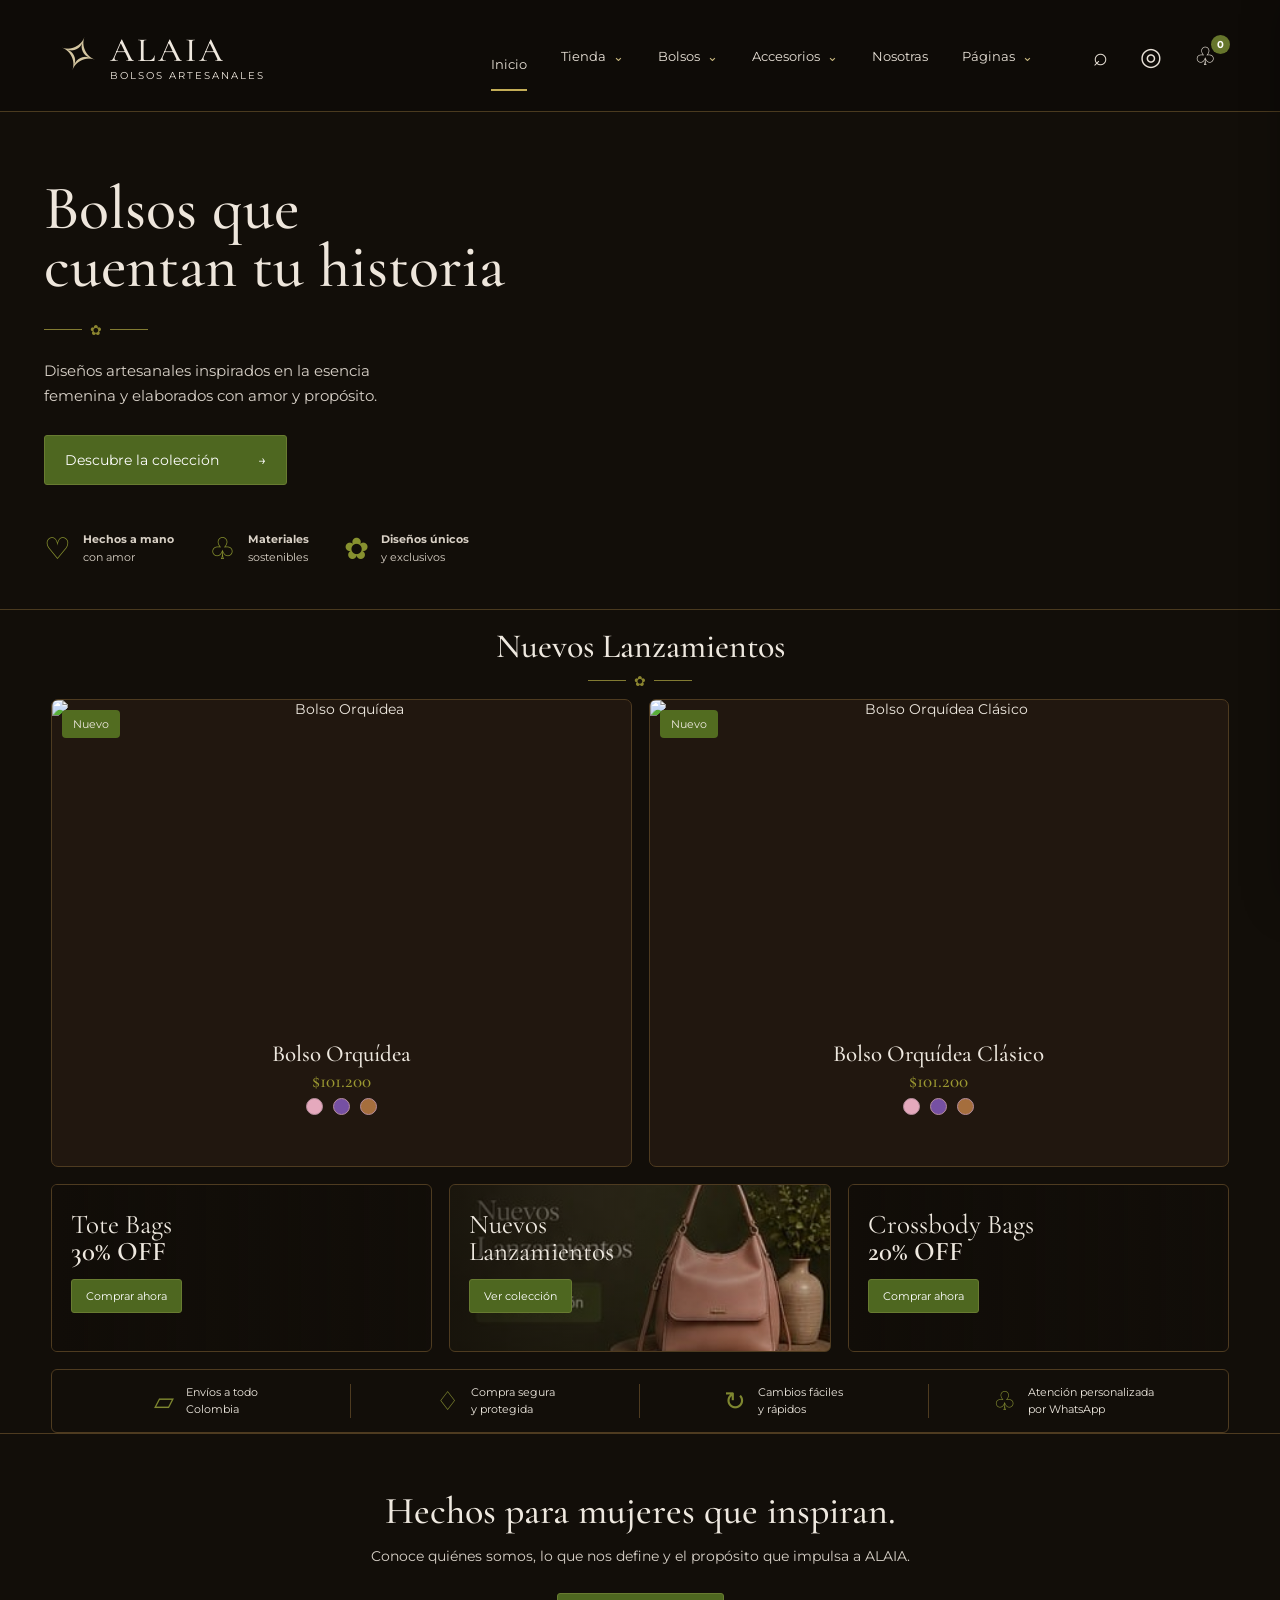
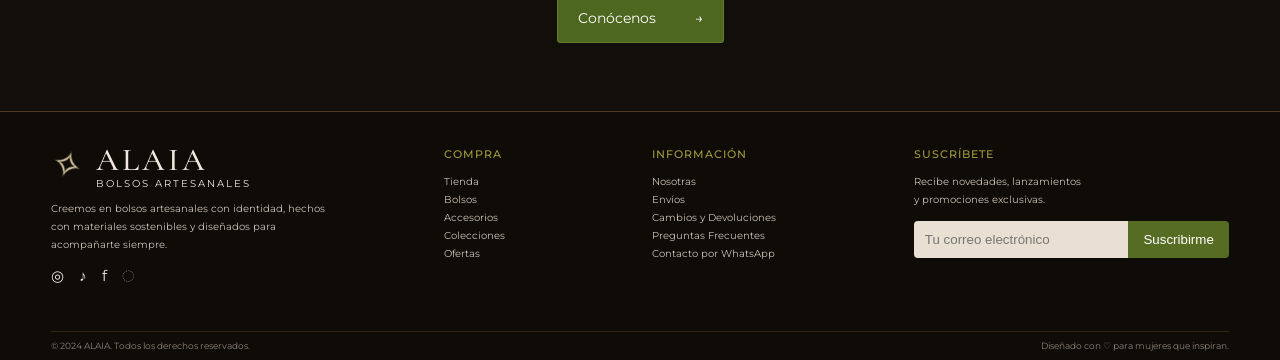
==== index.html @ a7533278 "first commit" ====
<!DOCTYPE html>
<html lang="es">
<head>
  <meta charset="UTF-8">
  <meta name="viewport" content="width=device-width, initial-scale=1.0">
  <meta name="description" content="ALAIA — Bolsos artesanales">
  <title>ALAIA | Bolsos artesanales</title>
  <link rel="preconnect" href="https://fonts.googleapis.com">
  <link rel="preconnect" href="https://fonts.gstatic.com" crossorigin>
  <link href="https://fonts.googleapis.com/css2?family=Cormorant+Garamond:wght@400;500;600&family=Montserrat:wght@400;500;600&display=swap" rel="stylesheet">
  <link rel="stylesheet" href="css/styles.css">
</head>
<body>
  <header class="site-header">
    <a class="brand" href="#">
      <span class="brand-mark">✧</span>
      <span><strong>ALAIA</strong><small>BOLSOS ARTESANALES</small></span>
    </a>

    <nav class="main-nav" aria-label="Navegación principal">
      <a class="active" href="#inicio">Inicio</a>
      <a href="#tienda">Tienda <span>⌄</span></a>
      <a href="#bolsos">Bolsos <span>⌄</span></a>
      <a href="#accesorios">Accesorios <span>⌄</span></a>
      <a href="nosotras.html">Nosotras</a>
      <a href="#paginas">Páginas <span>⌄</span></a>
    </nav>

    <div class="header-actions">
      <button class="header-icon search-trigger" aria-label="Buscar productos" id="searchBtn" title="Buscar productos">⌕</button>
      <button class="header-icon account-trigger" aria-label="Abrir mi cuenta" id="accountBtn" title="Mi cuenta">◎</button>
      <button class="cart-btn header-icon" id="cartBtn" aria-label="Abrir carrito" title="Abrir carrito">♧<b id="cartCount">0</b></button>
    </div>
  </header>

  <main>
    <section class="hero" id="inicio">
      <div class="hero-copy">
        <p class="eyebrow">COLECCIÓN ARTESANAL</p>
        <h1>Bolsos que<br>cuentan tu historia</h1>
        <div class="ornament"><i></i> ✿ <i></i></div>
        <p class="hero-text">Diseños artesanales inspirados en la esencia<br class="desktop"> femenina y elaborados con amor y propósito.</p>
        <a class="button" href="#tienda">Descubre la colección <span>→</span></a>

        <div class="values">
          <div><span>♡</span><p><b>Hechos a mano</b><br>con amor</p></div>
          <div><span>♧</span><p><b>Materiales</b><br>sostenibles</p></div>
          <div><span>✿</span><p><b>Diseños únicos</b><br>y exclusivos</p></div>
        </div>
      </div>
      <div class="hero-image" role="img" aria-label="Mujer usando un bolso artesanal"></div>
    </section>

    <section class="products-section" id="tienda">
      <div class="section-heading">
        <h2>Nuevos Lanzamientos</h2>
        <div class="ornament"><i></i> ✿ <i></i></div>
      </div>

      <div class="products">
        <article class="product-card">
          <div class="new-badge">Nuevo</div>
          <img src="assets/product-orquidea.jpg" alt="Bolso Orquídea">
          <div class="product-info">
            <h3>Bolso Orquídea</h3>
            <p>$101.200</p>
            <div class="swatches"><i></i><i></i><i></i></div>
            <button class="add-cart" data-product="Bolso Orquídea" data-price="101200">Agregar al carrito</button>
          </div>
        </article>

        <article class="product-card">
          <div class="new-badge">Nuevo</div>
          <img src="assets/product-clasico.jpg" alt="Bolso Orquídea Clásico">
          <div class="product-info">
            <h3>Bolso Orquídea Clásico</h3>
            <p>$101.200</p>
            <div class="swatches"><i></i><i></i><i></i></div>
            <button class="add-cart" data-product="Bolso Orquídea Clásico" data-price="101200">Agregar al carrito</button>
          </div>
        </article>
      </div>
    </section>

    <section class="promos" id="bolsos">
      <article class="promo" style="background-image:url('assets/promo-tote.jpg')">
        <div><h3>Tote Bags<br><strong>30% OFF</strong></h3><a href="#tienda">Comprar ahora</a></div>
      </article>
      <article class="promo" style="background-image:url('assets/promo-nuevos.jpg')">
        <div><h3>Nuevos<br>Lanzamientos</h3><a href="#tienda">Ver colección</a></div>
      </article>
      <article class="promo" style="background-image:url('assets/promo-crossbody.jpg')">
        <div><h3>Crossbody Bags<br><strong>20% OFF</strong></h3><a href="#tienda">Comprar ahora</a></div>
      </article>
    </section>

    <section class="benefits">
      <div><span>▱</span><p>Envíos a todo<br>Colombia</p></div>
      <div><span>♢</span><p>Compra segura<br>y protegida</p></div>
      <div><span>↻</span><p>Cambios fáciles<br>y rápidos</p></div>
      <div><span>♧</span><p>Atención personalizada<br>por WhatsApp</p></div>
    </section>

    <section class="about" id="nosotras">
      <h2>Hechos para mujeres que inspiran.</h2>
      <p>Conoce quiénes somos, lo que nos define y el propósito que impulsa a ALAIA.</p>
      <a class="button" href="nosotras.html">Conócenos <span>→</span></a>
    </section>
  </main>

  <footer>
    <div class="footer-brand">
      <div class="brand"><span class="brand-mark">✧</span><span><strong>ALAIA</strong><small>BOLSOS ARTESANALES</small></span></div>
      <p>Creemos en bolsos artesanales con identidad, hechos con materiales sostenibles y diseñados para acompañarte siempre.</p>
      <div class="social">◎　♪　f　◌</div>
    </div>
    <div><h4>COMPRA</h4><a href="#tienda">Tienda</a><a href="#bolsos">Bolsos</a><a href="#">Accesorios</a><a href="#">Colecciones</a><a href="#">Ofertas</a></div>
    <div><h4>INFORMACIÓN</h4><a href="nosotras.html">Nosotras</a><a href="#">Envíos</a><a href="#">Cambios y Devoluciones</a><a href="#">Preguntas Frecuentes</a><a class="whatsapp-link" href="#" target="_blank" rel="noopener">Contacto por WhatsApp</a></div>
    <div><h4>SUSCRÍBETE</h4><p>Recibe novedades, lanzamientos<br>y promociones exclusivas.</p><form id="subscribe"><input type="email" placeholder="Tu correo electrónico" required><button>Suscribirme</button></form></div>
    <div class="copyright">© 2024 ALAIA. Todos los derechos reservados.<span>Diseñado con ♡ para mujeres que inspiran.</span></div>
  </footer>

  
<div class="cart-overlay" id="cartOverlay"></div>
<aside class="cart-drawer" id="cartDrawer" aria-label="Carrito de compras">
  <div class="cart-header">
    <h2>Tu carrito</h2>
    <button id="closeCart" aria-label="Cerrar carrito">×</button>
  </div>
  <div id="cartItems" class="cart-items"></div>
  <div class="cart-empty" id="cartEmpty">Tu carrito está vacío.</div>
  <div class="cart-footer">
    <div class="cart-total"><span>Total</span><strong id="cartTotal">$0</strong></div>
    <a class="whatsapp-checkout" id="whatsappCheckout" href="#" target="_blank" rel="noopener">Comprar por WhatsApp</a>
    <button class="clear-cart" id="clearCart">Vaciar carrito</button>
  </div>
</aside>
<!-- BUSCADOR -->
<div class="search-overlay" id="searchOverlay" aria-hidden="true">
  <section class="search-panel" role="dialog" aria-modal="true" aria-labelledby="searchTitle">
    <div class="search-panel-head">
      <div>
        <span class="search-kicker">EXPLORA ALAIA</span>
        <h2 id="searchTitle">¿Qué estás buscando?</h2>
      </div>
      <button class="panel-close" id="closeSearch" type="button" aria-label="Cerrar búsqueda">×</button>
    </div>
    <div class="search-box">
      <span class="search-box-icon" aria-hidden="true">⌕</span>
      <input id="searchInput" type="search" autocomplete="off" placeholder="Busca un bolso, colección o categoría..." aria-label="Buscar productos">
      <button class="clear-search" id="clearSearch" type="button" aria-label="Limpiar búsqueda">×</button>
    </div>
    <div class="search-meta">
      <span id="searchStatus">Escribe para buscar entre nuestros productos</span>
      <kbd>ESC</kbd>
    </div>
    <div class="search-suggestions" id="searchSuggestions">
      <span>Buscar por:</span>
      <button type="button" data-search-term="Orquídea">Orquídea</button>
      <button type="button" data-search-term="Clásico">Clásico</button>
      <button type="button" data-search-term="Bolso">Bolsos</button>
      <button type="button" data-search-term="Nuevo">Nuevos</button>
    </div>
    <div class="search-results" id="searchResults"></div>
  </section>
</div>

<!-- MI CUENTA -->
<div class="account-overlay" id="accountOverlay" aria-hidden="true">
  <aside class="account-drawer" role="dialog" aria-modal="true" aria-labelledby="accountTitle">
    <div class="account-header">
      <div>
        <span class="account-kicker">ALAIA</span>
        <h2 id="accountTitle">Mi cuenta</h2>
      </div>
      <button class="panel-close" id="closeAccount" type="button" aria-label="Cerrar cuenta">×</button>
    </div>
    <div class="account-content">
      <div class="account-avatar" aria-hidden="true">A</div>
      <p class="account-welcome" id="accountWelcome">Tu espacio en ALAIA</p>
      <p class="account-description">Guarda tus datos para que tu próxima compra sea más rápida.</p>
      <form class="account-form" id="accountForm">
        <label>Nombre
          <input id="accountName" type="text" autocomplete="name" placeholder="Tu nombre" required>
        </label>
        <label>Correo electrónico
          <input id="accountEmail" type="email" autocomplete="email" placeholder="tucorreo@email.com">
        </label>
        <button class="account-save" type="submit">Guardar mis datos <span>→</span></button>
      </form>
      <div class="account-status" id="accountStatus" aria-live="polite"></div>
      <button class="account-clear" id="clearAccount" type="button">Borrar mis datos de este dispositivo</button>
    </div>
  </aside>
</div>

<div class="toast" id="toast"></div>
  <script src="js/app.js"></script>
</body>
</html>
---- css/styles.css ----
*{box-sizing:border-box}html{scroll-behavior:smooth}body{margin:0;background:#120e09;color:#eee8df;font-family:Montserrat,Arial,sans-serif;font-size:14px}.site-header{height:112px;border-bottom:1px solid #4a3a1f;display:flex;align-items:center;padding:0 4.5%;gap:50px;background:#0e0b07;position:sticky;top:0;z-index:20}.brand{display:flex;align-items:center;gap:13px;color:#efe8de;text-decoration:none}.brand-mark{font-family:serif;font-size:47px;line-height:1;color:#d4c6a0;transform:rotate(20deg);display:inline-block}.brand strong{display:block;font:500 34px "Cormorant Garamond",serif;letter-spacing:3px}.brand small{display:block;font-size:10px;letter-spacing:2px;margin-top:-2px}.main-nav{display:flex;align-items:center;gap:34px;margin-left:auto}.main-nav a,.header-actions button{color:#e8e1d7;text-decoration:none;background:none;border:0;font:400 13px Montserrat;cursor:pointer}.main-nav a.active{padding:35px 0 17px;border-bottom:2px solid #c3ad57}.main-nav span{color:#c9b980;margin-left:4px}.header-actions{display:flex;gap:20px;margin-left:4px}.header-actions button{font-size:25px;position:relative}.cart-btn b{position:absolute;right:-8px;top:-5px;border-radius:50%;background:#66762c;color:#fff;font-size:10px;width:19px;height:19px;line-height:19px}.hero{min-height:486px;display:grid;grid-template-columns:49% 51%;border-bottom:1px solid #4a3a1f}.hero-copy{padding:68px 7% 42px;position:relative;background:#120e09}.eyebrow{display:none;color:#a8a073;letter-spacing:2px;font-size:10px}.hero h1{font:500 clamp(48px,5vw,62px)/.94 "Cormorant Garamond",serif;margin:0;color:#eee6dc}.ornament{display:flex;align-items:center;gap:8px;color:#8c8630;margin:24px 0 19px}.ornament i{display:block;width:38px;height:1px;background:#827b32}.hero-text{font-size:15px;line-height:1.7;color:#d7d0c7;margin:0 0 26px}.button,.promo a{display:inline-block;text-decoration:none;color:#fff;background:#4e6720;border:1px solid #687b31;padding:15px 20px;border-radius:3px}.button span{margin-left:35px}.values{display:flex;gap:35px;margin-top:45px}.values div{display:flex;align-items:center;gap:12px}.values span{font-size:30px;color:#87912f}.values p{font-size:11px;line-height:1.65;color:#d9d1c6;margin:0}.hero-image{background-image:url("../assets/hero.jpg");background-size:cover;background-position:center right;min-height:486px}.products-section{padding:16px 4% 17px}.section-heading{text-align:center}.section-heading h2{font:500 34px "Cormorant Garamond",serif;margin:0}.section-heading .ornament{justify-content:center;margin:5px 0 9px}.products{display:grid;grid-template-columns:1fr 1fr;gap:17px}.product-card{background:#21170f;border:1px solid #4e3b20;border-radius:7px;overflow:hidden;position:relative;text-align:center}.product-card img{display:block;width:100%;height:333px;object-fit:cover;object-position:center top}.new-badge{position:absolute;top:10px;left:10px;background:#526c20;padding:7px 11px;border-radius:4px;font-size:11px;z-index:2}.product-info{padding:7px 12px 12px}.product-info h3{font:500 23px "Cormorant Garamond",serif;margin:0 0 1px}.product-info p{font:500 19px "Cormorant Garamond",serif;color:#9b9831;margin:0}.swatches{display:flex;justify-content:center;gap:10px;margin:6px 0}.swatches i{width:17px;height:17px;border-radius:50%;background:#e5a9bd;border:1px solid #b58d9c}.swatches i:nth-child(2){background:#7650a3}.swatches i:nth-child(3){background:#a56e3d}.add-cart{background:#4e6720;border:0;color:#fff;padding:9px 15px;border-radius:3px;cursor:pointer;opacity:.0;transition:.2s}.product-card:hover .add-cart{opacity:1}.promos{display:grid;grid-template-columns:1fr 1fr 1fr;gap:17px;padding:0 4% 17px}.promo{height:168px;background-size:cover;background-position:center;border:1px solid #4e3b20;border-radius:6px;overflow:hidden;position:relative}.promo:after{content:"";position:absolute;inset:0;background:linear-gradient(90deg,rgba(17,13,8,.78),rgba(17,13,8,.1))}.promo>div{position:relative;z-index:1;padding:26px 19px}.promo h3{font:400 27px/1 "Cormorant Garamond",serif;margin:0 0 14px}.promo h3 strong{font-weight:600}.promo a{padding:9px 14px;font-size:11px}.benefits{margin:0 4%;border:1px solid #4e3b20;border-radius:6px;display:grid;grid-template-columns:repeat(4,1fr);padding:14px 10px}.benefits div{display:flex;justify-content:center;align-items:center;gap:12px;border-right:1px solid #4e3b20}.benefits div:last-child{border:0}.benefits span{font-size:26px;color:#7f8730}.benefits p{font-size:11px;line-height:1.55;margin:0}footer{border-top:1px solid #4e3b20;margin-top:14px;padding:28px 4% 9px;display:grid;grid-template-columns:1.6fr .75fr 1fr 1.45fr;gap:45px;background:#0f0b07}footer .brand strong{font-size:32px}footer .brand-mark{font-size:38px}footer h4{color:#a09b3c;font-size:11px;font-weight:500;letter-spacing:1px;margin:7px 0 12px}footer p,footer a{font-size:10px;line-height:1.8;color:#cbc2b6}footer a{display:block;text-decoration:none}.footer-brand p{max-width:275px}.social{font-size:15px;margin-top:12px}form{display:flex;margin-top:12px}form input{min-width:0;flex:1;padding:11px;border:0;background:#e9e0d3;color:#21170f;border-radius:4px 0 0 4px}form button{border:0;background:#566c23;color:#fff;padding:0 15px;border-radius:0 4px 4px 0}.copyright{grid-column:1/-1;border-top:1px solid #332717;padding-top:8px;color:#8d8377;font-size:9px}.copyright span{float:right}.toast{position:fixed;right:20px;bottom:20px;background:#526c20;color:white;padding:12px 17px;border-radius:5px;transform:translateY(100px);opacity:0;transition:.3s;z-index:30}.toast.show{transform:none;opacity:1}@media(max-width:900px){.site-header{height:78px;padding:0 5%;gap:10px}.brand strong{font-size:27px}.brand small{font-size:8px}.brand-mark{font-size:36px}.main-nav{display:none}.header-actions{margin-left:auto}.hero{grid-template-columns:1fr}.hero-copy{padding:50px 7% 38px}.hero-image{height:400px}.values{gap:18px}.products{grid-template-columns:1fr}.promos{grid-template-columns:1fr}.benefits{grid-template-columns:1fr 1fr}.benefits div:nth-child(2){border-right:0}.benefits div{padding:8px 0}.about{display:none}footer{grid-template-columns:1fr 1fr}.copyright{grid-column:1/-1}.copyright span{float:none;display:block;margin-top:5px}}@media(max-width:560px){.hero h1{font-size:45px}.hero-text{font-size:13px}.desktop{display:none}.values{flex-direction:column;gap:13px}.hero-image{height:330px}.product-card img{height:280px}.benefits{grid-template-columns:1fr}.benefits div{border-right:0;border-bottom:1px solid #4e3b20}.benefits div:last-child{border-bottom:0}footer{grid-template-columns:1fr;padding-top:24px}.header-actions{gap:10px}.header-actions button{font-size:22px}}

/* ===== CARRITO ALAIA ===== */
body.cart-open{overflow:hidden}
.cart-overlay{position:fixed;inset:0;background:rgba(0,0,0,.62);opacity:0;visibility:hidden;transition:.25s;z-index:40}
.cart-overlay.show{opacity:1;visibility:visible}
.cart-drawer{position:fixed;top:0;right:0;width:min(430px,92vw);height:100vh;background:#17110b;border-left:1px solid #5a4626;z-index:50;transform:translateX(105%);transition:transform .3s ease;display:flex;flex-direction:column;box-shadow:-15px 0 40px rgba(0,0,0,.35)}
.cart-drawer.open{transform:translateX(0)}
.cart-header{display:flex;align-items:center;justify-content:space-between;padding:25px;border-bottom:1px solid #4e3b20}
.cart-header h2{font:500 32px "Cormorant Garamond",serif;margin:0}
.cart-header button{background:none;border:0;color:#eee;font-size:32px;cursor:pointer}
.cart-items{padding:10px 22px;overflow:auto;flex:1}
.cart-empty{text-align:center;color:#aaa092;padding:45px 20px;font-size:13px}
.cart-empty[hidden]{display:none}
.cart-item{padding:17px 0;border-bottom:1px solid #3e2f1c;display:flex;justify-content:space-between;gap:15px}
.cart-item-info{display:flex;flex-direction:column;gap:5px}
.cart-item-info strong{font:500 19px "Cormorant Garamond",serif}
.cart-item-info span{color:#aaa044;font-size:13px}
.cart-item-actions{display:flex;align-items:center;gap:8px}
.cart-item-actions button{width:27px;height:27px;background:#2b2117;border:1px solid #584321;color:#eee;cursor:pointer;border-radius:3px}
.cart-item-actions .remove-item{border:0;background:transparent;color:#b9a99a;font-size:20px}
.cart-footer{padding:20px 22px;border-top:1px solid #4e3b20}
.cart-total{display:flex;justify-content:space-between;align-items:center;margin-bottom:16px;font-size:14px}
.cart-total strong{font:600 25px "Cormorant Garamond",serif;color:#aaa044}
.whatsapp-checkout{display:block;text-align:center;text-decoration:none;background:#526c20;color:#fff;padding:14px;border-radius:4px;font-size:13px;margin-bottom:9px}
.clear-cart{width:100%;background:transparent;border:1px solid #584321;color:#cfc5ba;padding:10px;border-radius:4px;cursor:pointer}
@media(max-width:560px){.cart-drawer{width:94vw}}
/* Animaciones sutiles */
.hero-copy{animation:alaiaFadeUp .8s ease both}.hero-image{animation:alaiaFadeIn 1s ease both}.product-card,.promo,.benefits{animation:alaiaFadeUp .7s ease both}.product-card:nth-child(2){animation-delay:.12s}.promo:nth-child(2){animation-delay:.08s}.promo:nth-child(3){animation-delay:.16s}.button,.promo a,.add-cart{transition:transform .25s ease,box-shadow .25s ease,background .25s ease}.button:hover,.promo a:hover{transform:translateY(-2px);box-shadow:0 8px 24px rgba(0,0,0,.22)}
.about{padding:54px 8%;text-align:center;border-top:1px solid #4e3b20}.about h2{font:500 38px "Cormorant Garamond",serif;margin:0 0 10px}.about p{max-width:620px;margin:0 auto 22px;color:#d7d0c7;line-height:1.8}.about .button{margin-top:2px}
@keyframes alaiaFadeUp{from{opacity:0;transform:translateY(18px)}to{opacity:1;transform:none}}@keyframes alaiaFadeIn{from{opacity:0}to{opacity:1}}

/* Página Nosotras */
.nosotras-page{min-height:100vh;background:#120e09;color:#eee8df}.nosotras-main{padding:34px 4% 54px}.nosotras-top{text-align:center;margin-bottom:24px}.nosotras-top .eyebrow{display:block;margin:0 0 8px}.nosotras-top h1{font:500 clamp(40px,5vw,60px)/1 "Cormorant Garamond",serif;margin:0}.nosotras-top p{max-width:650px;margin:12px auto 0;color:#cfc6ba;line-height:1.7;font-size:13px}.slide-shell{max-width:1180px;margin:0 auto}.slide-frame{position:relative;aspect-ratio:16/9;overflow:hidden;border:1px solid #4e3b20;border-radius:8px;background:#0e0b07;box-shadow:0 18px 50px rgba(0,0,0,.3)}.slide{position:absolute;inset:0;opacity:0;transform:translateX(34px) scale(.985);transition:opacity .45s ease,transform .45s ease;pointer-events:none}.slide.active{opacity:1;transform:none;pointer-events:auto}.slide img{width:100%;height:100%;display:block;object-fit:cover}.slide-frame.next .slide.active{animation:slideNext .5s ease}.slide-frame.prev .slide.active{animation:slidePrev .5s ease}@keyframes slideNext{from{opacity:0;transform:translateX(34px)}to{opacity:1;transform:none}}@keyframes slidePrev{from{opacity:0;transform:translateX(-34px)}to{opacity:1;transform:none}}.slide-controls{display:flex;align-items:center;justify-content:center;gap:18px;margin-top:18px}.slide-arrow{width:44px;height:44px;border:1px solid #66542d;background:#21170f;color:#eee8df;border-radius:50%;font-size:20px;cursor:pointer;transition:.25s}.slide-arrow:hover{background:#4e6720;transform:translateY(-2px)}.slide-dots{display:flex;gap:8px;align-items:center}.slide-dot{width:8px;height:8px;border:0;border-radius:50%;padding:0;background:#5a4b2b;cursor:pointer;transition:.25s}.slide-dot.active{width:24px;border-radius:8px;background:#9b9831}.slide-count{font-size:11px;color:#aaa093;min-width:42px;text-align:center}.nosotras-back{text-align:center;margin-top:22px}.nosotras-back a{color:#d4c6a0;text-decoration:none;font-size:12px}.nosotras-back a:hover{text-decoration:underline}@media(max-width:700px){.nosotras-main{padding:25px 4% 38px}.slide-frame{aspect-ratio:4/3}.slide-controls{gap:10px}.slide-arrow{width:40px;height:40px}.nosotras-top p{font-size:12px}}

/* ===== BUSCADOR + CUENTA ALAIA ===== */
.header-icon{transition:color .2s ease,transform .2s ease}.header-icon:hover{color:#d4c05f!important;transform:translateY(-1px)}
.search-overlay,.account-overlay{position:fixed;inset:0;background:rgba(0,0,0,.72);opacity:0;visibility:hidden;transition:opacity .25s ease,visibility .25s ease;z-index:70}
.search-overlay.open,.account-overlay.open{opacity:1;visibility:visible}
body.search-open,body.account-open{overflow:hidden}

.search-panel{position:absolute;top:0;left:0;right:0;background:#15100b;border-bottom:1px solid #68542a;box-shadow:0 20px 55px rgba(0,0,0,.42);padding:32px 6% 34px;transform:translateY(-18px);transition:transform .3s ease;max-height:92vh;overflow:auto}
.search-overlay.open .search-panel{transform:none}
.search-panel-head{display:flex;justify-content:space-between;align-items:flex-start;max-width:1180px;margin:0 auto 20px}
.search-kicker,.account-kicker{font-size:9px;letter-spacing:2.5px;color:#aaa044}
.search-panel h2,.account-header h2{font:500 36px "Cormorant Garamond",serif;margin:3px 0 0;color:#f0e8dc}
.panel-close{border:0;background:transparent;color:#ded5ca;font-size:34px;line-height:1;cursor:pointer;padding:0 4px;transition:.2s}
.panel-close:hover{color:#c8b65a;transform:rotate(4deg)}

.search-box{max-width:1180px;margin:0 auto;display:flex;align-items:center;border:1px solid #6b552a;background:#21170f;border-radius:5px;height:62px;box-shadow:inset 0 0 0 1px rgba(255,255,255,.015);transition:border-color .2s,box-shadow .2s}
.search-box:focus-within{border-color:#a39a3d;box-shadow:0 0 0 3px rgba(163,154,61,.08)}
.search-box-icon{font-size:28px;color:#b8a65a;margin:0 14px 0 20px}
.search-box input{flex:1;min-width:0;height:100%;border:0;outline:0;background:transparent;color:#f2eadf;font:400 15px Montserrat}
.search-box input::placeholder{color:#918779}
.clear-search{width:42px;height:42px;margin-right:9px;border:0;border-radius:50%;background:transparent;color:#9f9488;font-size:23px;cursor:pointer;opacity:.45;transition:.2s}
.clear-search:hover{background:#302319;color:#e8dfd4;opacity:1}
.search-meta{max-width:1180px;margin:10px auto 0;display:flex;justify-content:space-between;align-items:center;color:#9e9487;font-size:11px}
.search-meta kbd{border:1px solid #514025;border-radius:3px;padding:3px 7px;color:#aaa092;font-family:Montserrat;font-size:9px}
.search-suggestions{max-width:1180px;margin:15px auto 0;display:flex;align-items:center;gap:8px;flex-wrap:wrap;color:#887d70;font-size:10px}
.search-suggestions button{border:1px solid #4e3d22;background:#1d150e;color:#cfc3b5;padding:7px 11px;border-radius:20px;cursor:pointer;font:400 10px Montserrat;transition:.2s}
.search-suggestions button:hover{background:#4e6720;border-color:#657b2e;color:#fff}
.search-results{max-width:1180px;margin:19px auto 0;display:grid;grid-template-columns:repeat(4,1fr);gap:12px}
.search-result-card{display:flex;align-items:center;gap:11px;padding:9px;border:1px solid #49391f;background:#1b140d;border-radius:5px;cursor:pointer;text-align:left;transition:transform .2s,border-color .2s,background .2s}
.search-result-card:hover{transform:translateY(-2px);border-color:#74632d;background:#241a10}
.search-result-card img{width:58px;height:58px;object-fit:cover;border-radius:4px}
.search-result-card strong{display:block;font:500 17px "Cormorant Garamond",serif;color:#eee6dc}
.search-result-card span{display:block;color:#a7a044;font:500 13px "Cormorant Garamond",serif;margin-top:2px}
.search-empty{grid-column:1/-1;text-align:center;padding:28px;color:#a79d90;border:1px dashed #4b3b22;border-radius:5px}
.search-empty strong{display:block;font:500 23px "Cormorant Garamond",serif;color:#ddd4c8;margin-bottom:4px}
.search-empty span{font-size:11px}

.account-overlay{display:flex;justify-content:flex-end}
.account-drawer{width:min(420px,94vw);height:100%;background:#17110b;border-left:1px solid #5a4626;box-shadow:-15px 0 40px rgba(0,0,0,.35);transform:translateX(105%);transition:transform .3s ease;display:flex;flex-direction:column}
.account-overlay.open .account-drawer{transform:none}
.account-header{display:flex;justify-content:space-between;align-items:flex-start;padding:27px 25px;border-bottom:1px solid #4e3b20}
.account-content{padding:30px 25px;overflow:auto}
.account-avatar{width:64px;height:64px;border-radius:50%;display:grid;place-items:center;background:#4e6720;border:1px solid #78863a;color:#f6efe5;font:500 30px "Cormorant Garamond",serif;margin-bottom:15px}
.account-welcome{font:500 23px "Cormorant Garamond",serif;margin:0 0 5px;color:#eee6dc}
.account-description{font-size:11px;line-height:1.7;color:#aaa092;margin:0 0 24px}
.account-form{display:flex;flex-direction:column;gap:15px}
.account-form label{display:flex;flex-direction:column;gap:7px;color:#c9beb1;font-size:10px;letter-spacing:.3px}
.account-form input{width:100%;height:44px;padding:0 12px;border:1px solid #4f3d22;border-radius:4px;background:#21170f;color:#eee8df;outline:0;font:400 12px Montserrat}
.account-form input:focus{border-color:#a39a3d;box-shadow:0 0 0 3px rgba(163,154,61,.08)}
.account-save{margin-top:3px;border:1px solid #667b2d;background:#4e6720;color:#fff;padding:13px;border-radius:4px;cursor:pointer;font:500 11px Montserrat;transition:.2s}
.account-save:hover{background:#5b7626;transform:translateY(-1px)}
.account-save span{float:right;font-size:16px;line-height:12px}
.account-status{min-height:18px;margin-top:12px;color:#aaa044;font-size:10px;line-height:1.5}
.account-clear{margin-top:14px;background:transparent;border:0;color:#8d8174;text-decoration:underline;cursor:pointer;font:400 10px Montserrat;padding:0}
.account-clear:hover{color:#c6b8a8}

@media(max-width:900px){
  .search-results{grid-template-columns:1fr 1fr}
  .search-panel{padding-left:5%;padding-right:5%}
}
@media(max-width:560px){
  .search-panel{padding:24px 5% 28px}
  .search-panel h2{font-size:30px}
  .search-box{height:54px}
  .search-box input{font-size:13px}
  .search-results{grid-template-columns:1fr}
  .search-meta{font-size:10px}
  .search-suggestions{margin-top:12px}
  .account-header{padding:24px 20px}
  .account-content{padding:25px 20px}
}

/* Cierres de paneles de búsqueda y cuenta */
.panel-close{width:40px;height:40px;border:1px solid #4e3d22;border-radius:50%;background:transparent;color:#d8cbbd;font-size:28px;line-height:1;cursor:pointer;display:grid;place-items:center;transition:.2s;flex:none}
.panel-close:hover{background:#2b2015;border-color:#8a7537;color:#fff;transform:rotate(90deg)}
.search-panel .panel-close{margin-left:20px}
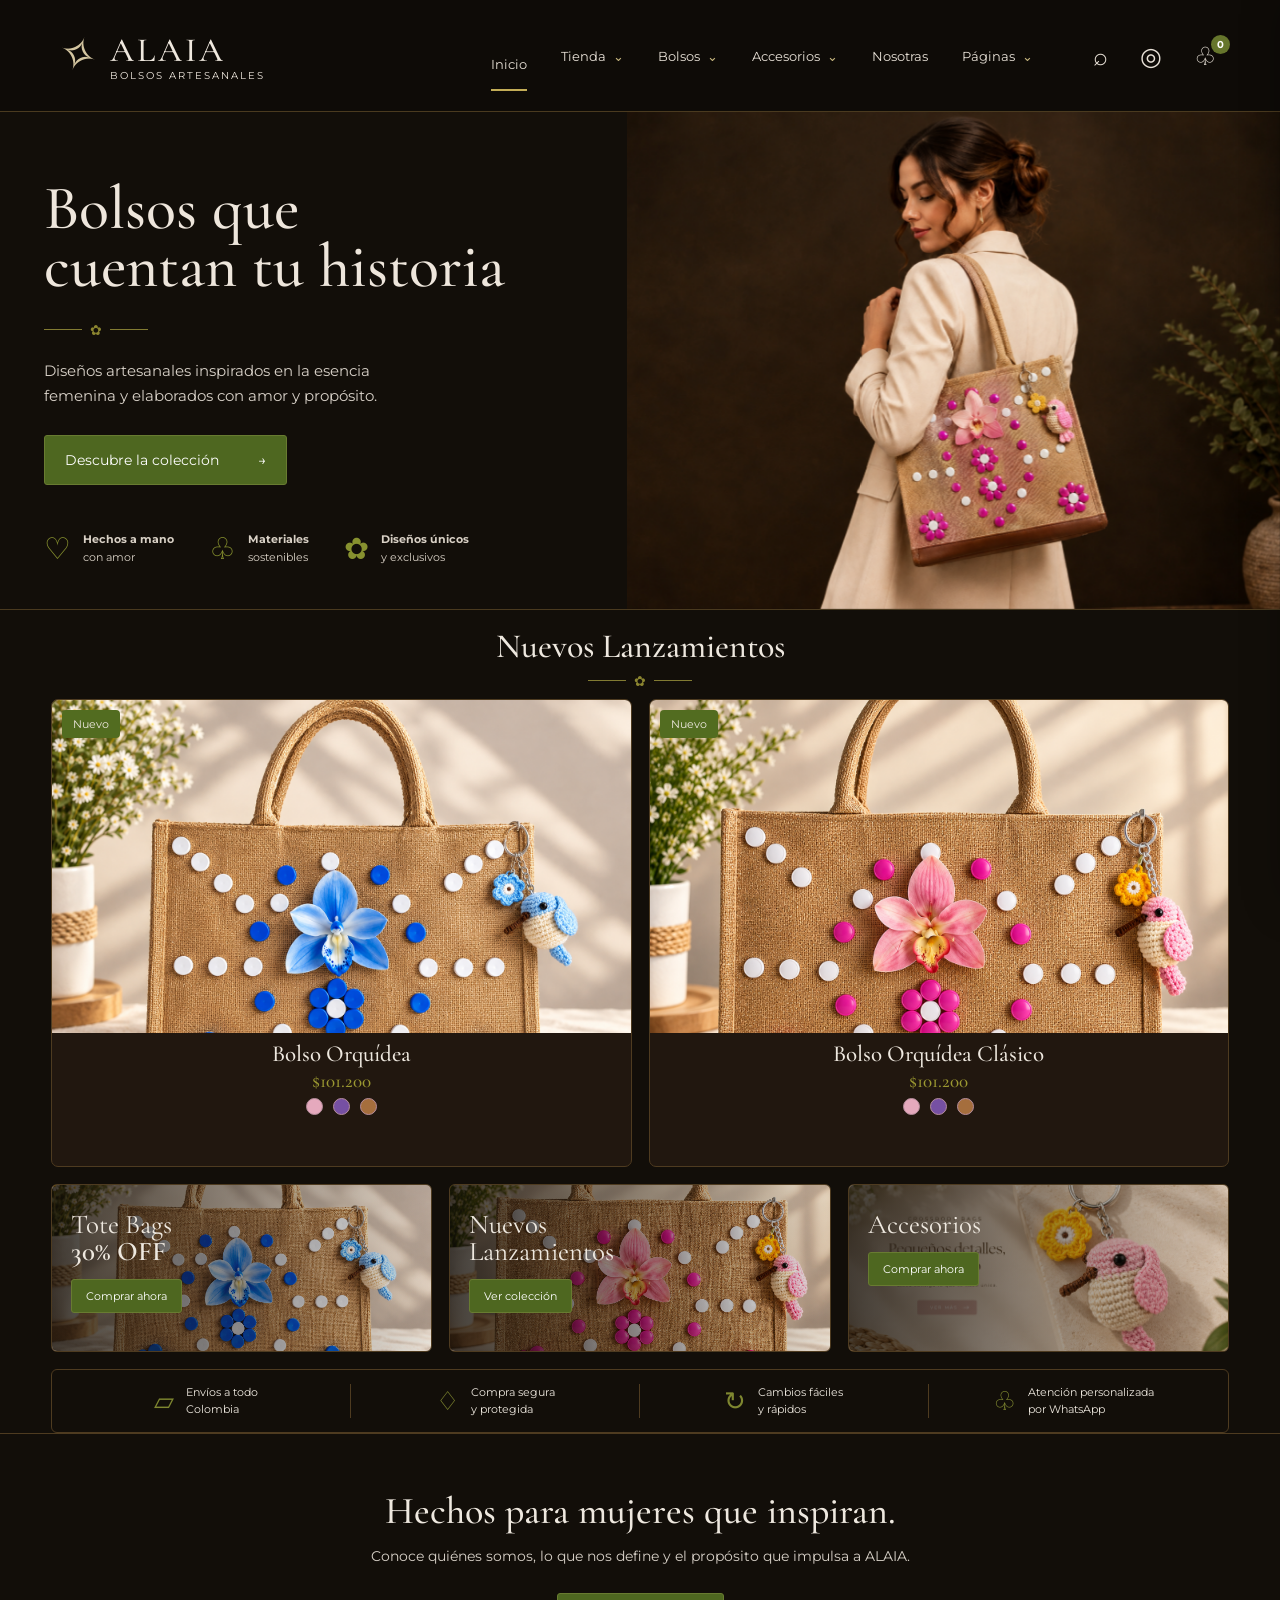
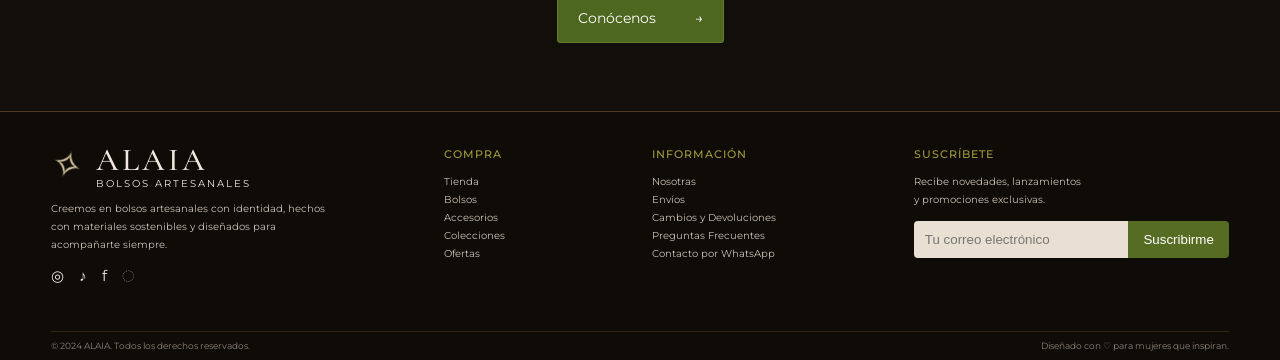
==== commit 08098595: "Add files via upload" ====
--- a/index.html
+++ b/index.html
@@ -90,7 +90,7 @@
         <div><h3>Nuevos<br>Lanzamientos</h3><a href="#tienda">Ver colección</a></div>
       </article>
       <article class="promo" style="background-image:url('assets/promo-crossbody.jpg')">
-        <div><h3>Crossbody Bags<br><strong>20% OFF</strong></h3><a href="#tienda">Comprar ahora</a></div>
+        <div><h3>Accesorios<br><strong></strong></h3><a href="#tienda">Comprar ahora</a></div>
       </article>
     </section>
 
